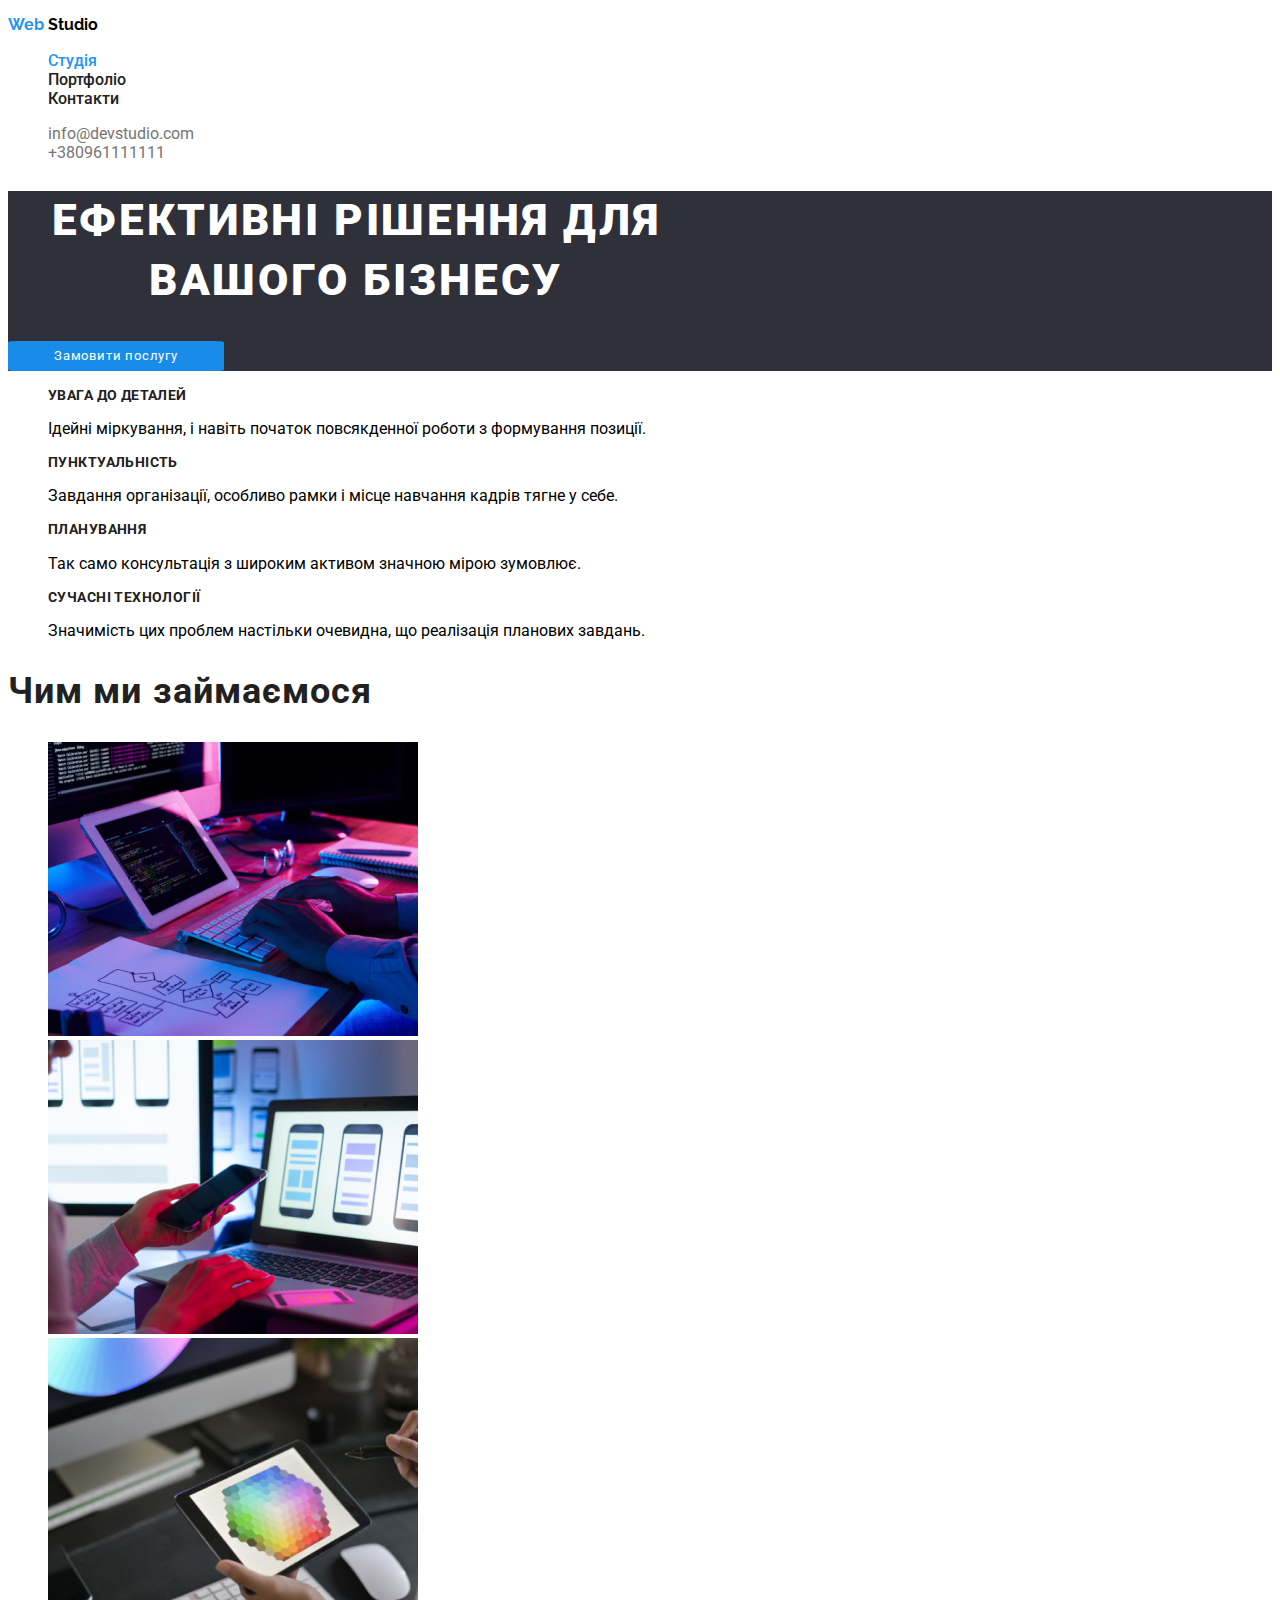
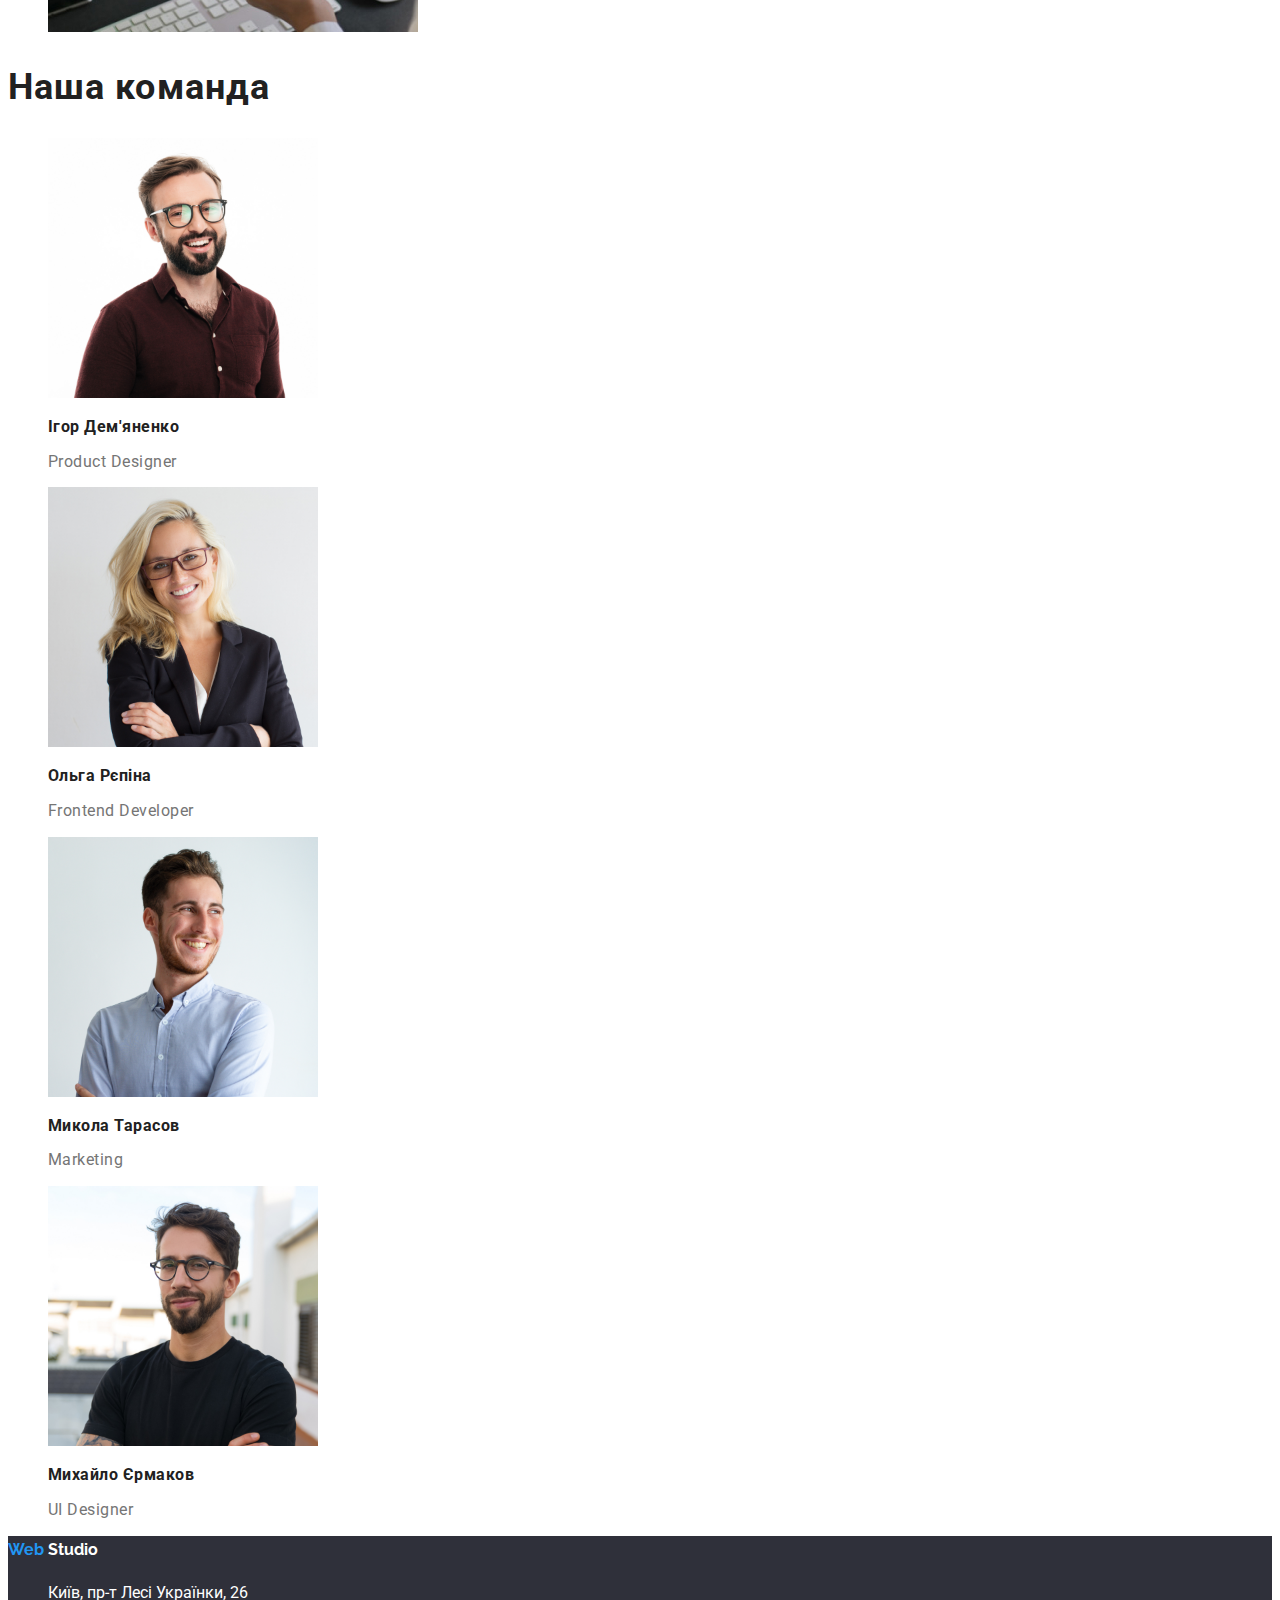
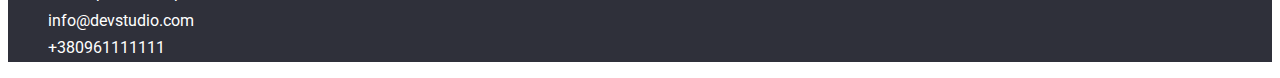
==== index.html @ b30b5123 "Add files via upload" ====
<!DOCTYPE html>
<html lang="uk">
  <head>
    <meta charset="UTF-8" />
    <meta http-equiv="X-UA-Compatible" content="IE=edge" />
    <meta name="viewport" content="width=device-width, initial-scale=1.0" />
    <title>WebStudio</title>
    <link rel="preconnect" href="https://fonts.googleapis.com">
    <link rel="preconnect" href="https://fonts.gstatic.com" crossorigin>
    <link href="https://fonts.googleapis.com/css2?family=Raleway:wght@700&family=Roboto:wght@400;500;700;900&display=swap" rel="stylesheet">
    <link rel="stylesheet" href="./css/style.css">
  </head>
  <body>
    <header>
      <nav>
        <a class="main-logo" href="./index.html" lang="en">
          <p> 
            <span class="web">
              Web
            </span>
            Studio</p>
        </a>
        <ul class="hero-links">
          <li><a class="head-link" href="./index.html”">Студія</a></li>
          <li><a class="header-link" href="./portfolio.html">Портфоліо</a></li>
          <li><a class="header-link" href="#contacts">Контакти</a></li>
        </ul>
      </nav>
      <ul class="sub-links" >
        <li><a class="subhero-links" href="mailto:info@devstudio.com:">info@devstudio.com</a></li>
        <li><a class="subhero-links" href="tel:+380961111111">+380961111111</a></li>
      </ul>
    </header>
    <main>
      <section class="hero-section">
        <h1 class="hero-title">Ефективні рішення для вашого бізнесу</h1>
        <button class="button" type="button">Замовити послугу</button>
      </section>
      <section>
        <h2 hidden>Наші переваги</h2>
        <ul class="title-list">
          <li>
            <h3 class="heading-title">УВАГА ДО ДЕТАЛЕЙ</h3>
            <p class="heading-subtitle">
              Ідейні міркування, і навіть початок повсякденної роботи з
              формування позиції.
            </p>
          </li>
          <li>
            <h3 class="heading-title">ПУНКТУАЛЬНІСТЬ</h3>
            <p class="heading-subtitle">
              Завдання організації, особливо рамки і місце навчання кадрів тягне
              у себе.
            </p>
          </li>
          <li>
            <h3 class="heading-title">ПЛАНУВАННЯ</h3>
            <p class="heading-subtitle">
              Так само консультація з широким активом значною мірою зумовлює.
            </p>
          </li>
          <li>
            <h3 class="heading-title">СУЧАСНІ ТЕХНОЛОГІЇ</h3>
            <p class="heading-subtitle">
              Значимість цих проблем настільки очевидна, що реалізація планових
              завдань.
            </p>
          </li>
        </ul>
      </section>
      <section>
        <h2 class="head-title">Чим ми займаємося</h2>
        <ul class="img-title">
          <li>
            <img
              width="370"
              height="294"
              src="./images/images/affairs/img1.jpg"
              alt="Людина друкує на клавіатурі"
            />
          </li>
          <li>
            <img
              width="370"
              height="294"
              src="./images/images/affairs/img2.jpg"
              alt="Людина малює на планшеті"
            />
          </li>
          <li>
            <img
              width="370"
              height="294"
              src="./images/images/affairs/img3.jpg"
              alt="Людина фотографує візитку"
            />
          </li>
        </ul>
      </section>
      <section lang="en">
        <h2 class="head-title">Наша команда</h2>
        <ul class="team-title">
          <li>
            <img
              width="270"
              height="260"
              src="./images/images/team/img4.jpg"
              alt="Ігор Демяненко"
            />
            <h3 class="head-subtitle">Ігор Дем'яненко</h3>
            <p class="text-subtitle">Product Designer</p>
          </li>
          <li>
            <img
              width="270"
              height="260"
              src="./images/images/team/img5.jpg"
              alt="Ольга Рєпіна"
            />
            <h3 class="head-subtitle">Ольга Рєпіна</h3>
            <p class="text-subtitle">Frontend Developer</p>
          </li>
          <li>
            <img
              width="270"
              height="260"
              src="./images/images/team/img6.jpg"
              alt="Микола Тарасов"
            />
            <h3 class="head-subtitle">Микола Тарасов</h3>
            <p class="text-subtitle">Marketing</p>
          </li>
          <li>
            <img
              width="270"
              height="260"
              src="./images/images/team/img7.jpg"
              alt="Михайло Єрмаков"
            />
            <h3 class="head-subtitle">Михайло Єрмаков</h3>
            <p class="text-subtitle">UI Designer</p>
          </li>
        </ul>
      </section>
    </main>
    <footer class="hero-footer">
       <a class="link-logo" href="./index.html" lang="en">
          <p> 
            <span class="web">
              Web
            </span>
            Studio</p>
        </a>
      <address>
        <ul class="link-box">
          <li>
            <a class="link-adress"
              href="https://goo.gl/maps/CPtrU1FHBa2aNyZL9"
              target="_blank"
              rel="noopener noreferrer nofollow"
              >Київ, пр-т Лесі Українки, 26</a
            >
          </li>
          <li>
            <a class="link-mail" href="mailto:info@devstudio.com:">info@devstudio.com</a>
          </li>
          <li> 
            <a id="contacts" class="link-tel" href="tel:+380961111111">+380961111111</a>
          </li>
        </ul>
      </address>
    </footer>
  </body>
</html>
---- css/style.css ----
:root {
    --color-primary: #212121;
    --color-secondary: #757575;
    --color-third: #2196F3;
    --color-background: #FFFFFF;
    --color-button: #188CE8;
    --font-family: 'roboto', arial sans-serif;
    --color-section: #2F303A;
    --color-logo:#000000;
    --color-pictures-bcg: #EEEEEE;
    
}

body{
    background-color:var(--color-background);
    font-family: 'roboto', sans-serif;
}


.main-logo{
    color: var(--color-third);
    color: var(--color-logo);
    font-weight: 700;
    line-height: 1.17;
    text-decoration-line: none;
    list-style-type: none;
    font-family: 'raleway';
}


.head-link{
    color: var(--color-third);
    text-decoration:none ;
    text-decoration-line: none;
    list-style-type: none;
    font-weight: 500;
}

.head-link:hover{
    text-decoration: underline; 

}
.header-link {
    color: var(--color-primary) ;
    text-decoration:none ;
    text-decoration-line: none;
    list-style-type: none;
    font-weight: 500;
}
.header-link:hover{
    text-decoration: underline; 
}
.hero-links{
    text-decoration-line: none;
    list-style-type: none;
    font-weight: 500;
}

.sub-links{
    list-style-type: none;
}

.subhero-links{
    list-style-type: none;
    color: var(--color-secondary);
    text-decoration-line: none;
    list-style-type: none;
    } 

.subhero-links:hover{
    text-decoration: underline;
}

.hero-title {
    font-size: 44px;
    line-height:1.36;
    width: 696px;
    height: 120px;
    font-weight: 900;
    color: var(--color-background);
    text-align: center;
    letter-spacing: 0.06em;
    text-transform: uppercase;

}

.hero-section {
   background-color: var(--color-section);
   
}

.button {
    width: 216px;
    height: 30px;
    background-color: var(--color-button);
    color: var(--color-background);
    border-radius: 4%;
    cursor: pointer;
    font-family: inherit;
    border: none;
    letter-spacing: 0.06em;
}


.title-list{
    text-decoration-line: none;
    list-style-type: none;
}
    
    
.main-button{
    background-color: var(--color-third);
    color: var(--color-background);
    cursor: pointer;
    width: 73px;
    height: 38px;
    font-family: inherit;
    border: none;
    border-radius: 4px;
    letter-spacing: 0.03em;
    

}

.main-logo{
    text-transform: uppercase;
    font-family: 'Raleway';
    list-style-type: none;
    text-decoration-line: none;
    text-transform: capitalize;
}
.web{
    text-transform: capitalize;
    color: var(--color-third);
    font-family: 'raleway';
    font-weight: 700;
}
.buttons-section{
    background-color:var(--color-background);

}
.buttons { 
    border: none;
    font-family: inherit;
    color:var(--color-primary);
    letter-spacing: 0.03em;
    cursor: pointer;
    width: 125px;
    height: 38px;
    border-radius:4px
    
    
}
.buttons-title{
    text-decoration-line: none;
    list-style-type: none;
}
.pictures{
    text-decoration-line: none;
    list-style-type: none;
    border: 1px solid var(--color-pictures-bcg);
    background-color: var(--color-background);

}
.pictures-title{
    font-size: 18px;
    line-height: 2;
    letter-spacing: 0.06em;

}

.sub-pictures{
    font-size: 16px;
    line-height: 1.85;
    letter-spacing: 0.03em;

}
.heading-title {
    color: var(--color-primary);
    line-height: 1.17 ;
    font-size: 14px;
    letter-spacing: 0.03em;
}

.heading_subtitle {
    color: var(--color-secondary);
    font-size: 14px;
    line-height: 1.71;
    letter-spacing: 0.03em;
}

.head-title{
    color: var(--color-primary);
    line-height: 1.17;
    font-size: 36px;
    letter-spacing: 0.03em;
}
.head-subtitle{
    color: var(--color-primary);
    line-height: 1.17 ;
    font-size: 16px ;
    font-style: var(--font-family);
    letter-spacing: 0.03em;
}

.img-title{
    text-decoration-line: none;
    list-style-type: none;
}

.team-title{
    text-decoration-line: none;
    list-style-type: none;
}
.text-subtitle{
    color: var(--color-secondary); 
    line-height: 1.17;
    font-style: var(--font-family);
    font-size: 16px;
    letter-spacing: 0.03em;

}

.hero-footer{
    background-color: var(--color-section);
    color: var(--color-background);
   
}

.link-logo{
    text-transform: capitalize;
    color: var(--color-third);
    color: var(--color-background);
    line-height: 1.73;
    text-decoration-line: none;
    list-style-type: none;
    font-family: 'Raleway';
    list-style-type: none;
    text-decoration-line: none;
    font-weight: 700;
}

      
.link-adress{
    color: var(--color-background);
    line-height: 1.714;
    font-style:normal;
    text-decoration-line: none;
    list-style-type: none;
    font-weight: 400;
}


.link-mail{
    color: var(--color-background);
    line-height: 1.71;
    font-style:normal;
    text-decoration-line: none;
    list-style-type: none;
    font-weight: 400;
}

.link-tel{
    color: var(--color-background);
    line-height: 1.714;
    font-style:normal;
    text-decoration-line: none;
    list-style-type: none;
    font-weight: 400;
}


.link-box{
    text-decoration-line: none;
    list-style-type: none;
}
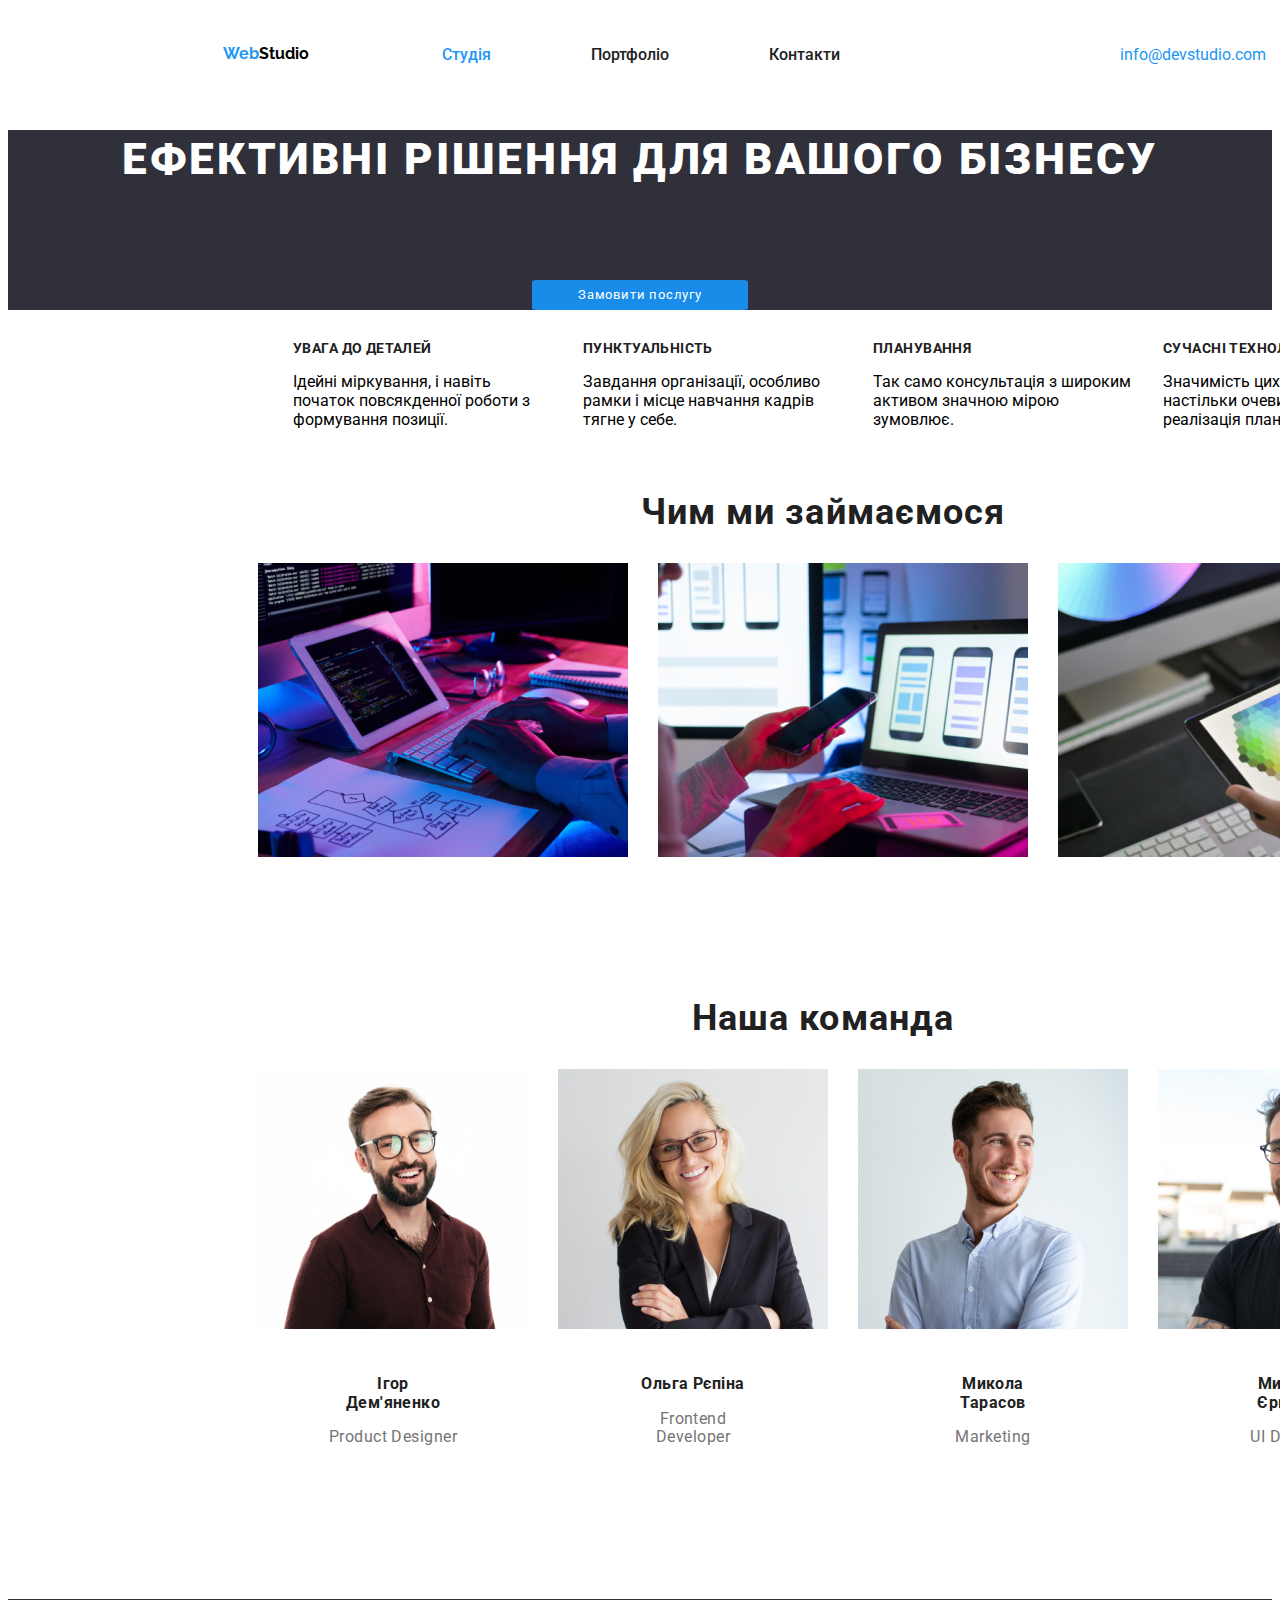
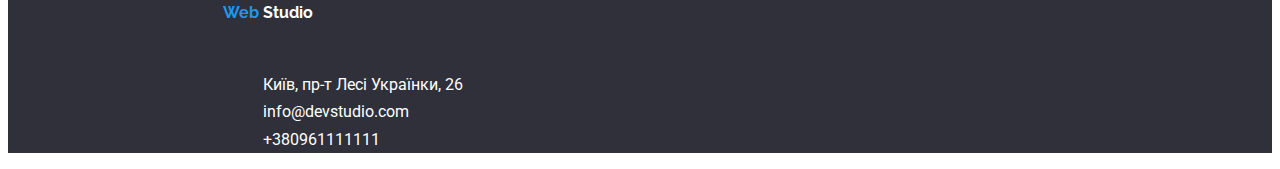
==== commit 10145703: "update css-html" ====
--- a/index.html
+++ b/index.html
@@ -8,70 +8,75 @@
     <link rel="preconnect" href="https://fonts.googleapis.com">
     <link rel="preconnect" href="https://fonts.gstatic.com" crossorigin>
     <link href="https://fonts.googleapis.com/css2?family=Raleway:wght@700&family=Roboto:wght@400;500;700;900&display=swap" rel="stylesheet">
+    <link rel="stylesheet" href="https://cdnjs.cloudflare.com/ajax/libs/modern-normalize/1.1.0/modern-normalize.min.css" integrity="sha512-wpPYUAdjBVSE4KJnH1VR1HeZfpl1ub8YT/NKx4PuQ5NmX2tKuGu6U/JRp5y+Y8XG2tV+wKQpNHVUX03MfMFn9Q==" crossorigin="anonymous" referrerpolicy="no-referrer" />
     <link rel="stylesheet" href="./css/style.css">
   </head>
   <body>
-    <header>
-      <nav>
+    <header class="page-header">
+      <nav class="container main-nav">
         <a class="main-logo" href="./index.html" lang="en">
-          <p> 
+          <p class="logo"> 
             <span class="web">
               Web
             </span>
             Studio</p>
         </a>
         <ul class="hero-links">
-          <li><a class="head-link" href="./index.html”">Студія</a></li>
-          <li><a class="header-link" href="./portfolio.html">Портфоліо</a></li>
-          <li><a class="header-link" href="#contacts">Контакти</a></li>
+          <li class="item"><a class="head-link" href="./index.html”">Студія</a></li>
+          <li class="item"><a class="header-link" href="./portfolio.html">Портфоліо</a></li>
+          <li class="item"><a class="header-link" href="#contacts">Контакти</a></li>
         </ul>
+        <ul class="sub-links" >
+        <li class="item"><a class="subhero-link-mail" href="mailto:info@devstudio.com:">info@devstudio.com</a></li>
+        <li class="item"><a class="subhero-link-tel" href="tel:+380961111111">+380961111111</a></li>
+      </ul>
       </nav>
-      <ul class="sub-links" >
-        <li><a class="subhero-links" href="mailto:info@devstudio.com:">info@devstudio.com</a></li>
-        <li><a class="subhero-links" href="tel:+380961111111">+380961111111</a></li>
-      </ul>
+
     </header>
     <main>
       <section class="hero-section">
+        <div class="container"></div>
         <h1 class="hero-title">Ефективні рішення для вашого бізнесу</h1>
         <button class="button" type="button">Замовити послугу</button>
       </section>
-      <section>
-        <h2 hidden>Наші переваги</h2>
+      <section class="details-section">
+        <div class="container"><h2 class="visually-hidden" hidden>Наші переваги</h2>
         <ul class="title-list">
-          <li>
+          <li class="item">
             <h3 class="heading-title">УВАГА ДО ДЕТАЛЕЙ</h3>
             <p class="heading-subtitle">
               Ідейні міркування, і навіть початок повсякденної роботи з
               формування позиції.
             </p>
           </li>
-          <li>
+          <li class="item">
             <h3 class="heading-title">ПУНКТУАЛЬНІСТЬ</h3>
             <p class="heading-subtitle">
               Завдання організації, особливо рамки і місце навчання кадрів тягне
               у себе.
             </p>
           </li>
-          <li>
+          <li class="item">
             <h3 class="heading-title">ПЛАНУВАННЯ</h3>
             <p class="heading-subtitle">
               Так само консультація з широким активом значною мірою зумовлює.
             </p>
           </li>
-          <li>
+          <li class="item">
             <h3 class="heading-title">СУЧАСНІ ТЕХНОЛОГІЇ</h3>
             <p class="heading-subtitle">
               Значимість цих проблем настільки очевидна, що реалізація планових
               завдань.
             </p>
           </li>
-        </ul>
+        </ul></div>
+        
       </section>
-      <section>
-        <h2 class="head-title">Чим ми займаємося</h2>
+      <section class="picture-section">
+        <div class="container">    
+              <h2 class="head-title">Чим ми займаємося</h2>
         <ul class="img-title">
-          <li>
+          <li class="img-item">
             <img
               width="370"
               height="294"
@@ -79,7 +84,7 @@
               alt="Людина друкує на клавіатурі"
             />
           </li>
-          <li>
+          <li class="img-item">
             <img
               width="370"
               height="294"
@@ -87,7 +92,7 @@
               alt="Людина малює на планшеті"
             />
           </li>
-          <li>
+          <li class="img-item">
             <img
               width="370"
               height="294"
@@ -95,62 +100,67 @@
               alt="Людина фотографує візитку"
             />
           </li>
-        </ul>
-      </section>
-      <section lang="en">
-        <h2 class="head-title">Наша команда</h2>
+        </ul></div>
+        </section>
+      <section class="team-section" lang="en">
+        <div class="container">     
+             <h2 class="head-title">Наша команда</h2>
         <ul class="team-title">
-          <li>
-            <img
+          <li class="team-names">
+            <img class="img-team"
               width="270"
               height="260"
               src="./images/images/team/img4.jpg"
               alt="Ігор Демяненко"
-            />
-            <h3 class="head-subtitle">Ігор Дем'яненко</h3>
-            <p class="text-subtitle">Product Designer</p>
+            /> 
+            <div class="names"><h3 class="head-subtitle">Ігор Дем'яненко</h3>
+            <p class="text-subtitle">Product Designer</p> </div>
+            
           </li>
-          <li>
-            <img
+          <li class="team-names">
+            <img class="img-team"
               width="270"
               height="260"
               src="./images/images/team/img5.jpg"
               alt="Ольга Рєпіна"
             />
-            <h3 class="head-subtitle">Ольга Рєпіна</h3>
-            <p class="text-subtitle">Frontend Developer</p>
+             <div class="names"><h3 class="head-subtitle">Ольга Рєпіна</h3>
+            <p class="text-subtitle">Frontend Developer</p></div>
+            
           </li>
-          <li>
-            <img
+          <li class="team-names">
+            <img class="img-team"
               width="270"
               height="260"
               src="./images/images/team/img6.jpg"
               alt="Микола Тарасов"
-            />
-            <h3 class="head-subtitle">Микола Тарасов</h3>
-            <p class="text-subtitle">Marketing</p>
+            /> 
+            <div class="names"><h3 class="head-subtitle">Микола Тарасов</h3>
+            <p class="text-subtitle">Marketing</p></div>
+            
           </li>
-          <li>
-            <img
+          <li class="team-names">
+            <img class="img-team"
               width="270"
               height="260"
               src="./images/images/team/img7.jpg"
               alt="Михайло Єрмаков"
-            />
-            <h3 class="head-subtitle">Михайло Єрмаков</h3>
-            <p class="text-subtitle">UI Designer</p>
+            /> 
+            <div class="names"><h3 class="head-subtitle">Михайло Єрмаков</h3>
+            <p class="text-subtitle">UI Designer</p></div>
+            
           </li>
-        </ul>
+        </ul></div>
       </section>
     </main>
     <footer class="hero-footer">
-       <a class="link-logo" href="./index.html" lang="en">
-          <p> 
+        <a class="link-logo" href="./index.html" lang="en">
+          <p class="logotyp"> 
             <span class="web">
               Web
             </span>
             Studio</p>
-        </a>
+        </a> 
       <address>
         <ul class="link-box">
           <li>
--- a/css/style.css
+++ b/css/style.css
@@ -16,6 +16,13 @@
     font-family: 'roboto', sans-serif;
 }
 
+.container{
+    width: 1200px;
+    margin-left: auto;
+    margin-right: auto;
+    padding-left: 215px;
+    padding-right: 215px;
+}
 
 .main-logo{
     color: var(--color-third);
@@ -28,6 +35,31 @@
 }
 
 
+.visually-hidden {
+    position: absolute;
+    white-space: nowrap;
+    width: 1px;
+    height: 1px;
+    overflow: hidden;
+    border: 0;
+    padding: 0;
+    clip: rect(0 0 0 0);
+    clip-path: inset(50%);
+    margin: -1px;
+}
+.logo{
+    display: flex;
+}
+.page-header{
+    border: transparent;
+}
+
+.main-nav{
+    display: flex;
+    align-items: center;
+    
+}
+
 .head-link{
     color: var(--color-third);
     text-decoration:none ;
@@ -50,14 +82,33 @@
 .header-link:hover{
     text-decoration: underline; 
 }
+
+
 .hero-links{
     text-decoration-line: none;
     list-style-type: none;
     font-weight: 500;
+    display: flex;
+    margin-left: 93px;
+    padding-top: 21px;
+    padding-bottom: 21px;
+}
+
+.hero-links li{
+    margin-right: 50px;
+}
+
+.hero-links .item + .item {
+    margin-left: 50px;
 }
 
 .sub-links{
-    list-style-type: none;
+    display: flex;
+    margin-left: auto;
+    list-style-type: none;
+}
+.sub-links .item+.item{
+    margin-left: 40px;
 }
 
 .subhero-links{
@@ -70,11 +121,35 @@
 .subhero-links:hover{
     text-decoration: underline;
 }
+.subhero-link-mail {
+    list-style-type: none;
+    color: var(--color-secondary);
+    text-decoration-line: none;
+    list-style-type: none;
+    color: var(--color-third);
+
+
+}
+.subhero-link-mail:hover{
+    text-decoration: underline;
+}
+
+.subhero-link-tel:hover {
+    text-decoration: underline;}
+
+.subhero-link-tel {
+    list-style-type: none;
+    color: var(--color-secondary);
+    text-decoration-line: none;
+    list-style-type: none;
+    color: var(--color-secondary);
+
+}
 
 .hero-title {
+
     font-size: 44px;
     line-height:1.36;
-    width: 696px;
     height: 120px;
     font-weight: 900;
     color: var(--color-background);
@@ -85,7 +160,8 @@
 }
 
 .hero-section {
-   background-color: var(--color-section);
+    text-align: center;
+    background-color: var(--color-section);
    
 }
 
@@ -101,12 +177,26 @@
     letter-spacing: 0.06em;
 }
 
+.details-section{
+   justify-content: center;
+}
 
 .title-list{
-    text-decoration-line: none;
-    list-style-type: none;
-}
-    
+
+    display: flex;
+    flex-wrap: nowrap;
+    text-decoration-line: none;
+    list-style-type: none;
+ 
+}
+    
+.title-list .item{
+    width: 270px;
+    align-items: center;
+
+    margin-left: 30px;
+   
+}
     
 .main-button{
     background-color: var(--color-third);
@@ -136,6 +226,7 @@
     font-weight: 700;
 }
 .buttons-section{
+
     background-color:var(--color-background);
 
 }
@@ -152,16 +243,43 @@
     
 }
 .buttons-title{
-    text-decoration-line: none;
-    list-style-type: none;
+    display: flex;
+    justify-content: center;
+    align-items: center;
+    text-decoration-line: none;
+    list-style-type: none;
+    margin-bottom: 50px;
+}
+
+.buttons-title li {
+    margin-right: 8px;
 }
 .pictures{
+    justify-content: center;
+    align-items: center;
+    margin-left: auto;
+    margin-right: auto;
+    
+    display: flex;
+    flex-wrap: wrap;
+    gap: 30px;
+    
     text-decoration-line: none;
     list-style-type: none;
     border: 1px solid var(--color-pictures-bcg);
     background-color: var(--color-background);
 
 }
+
+.pictures-item{
+    flex-wrap: wrap;
+    flex-basis: calc ((100%-180px)/9);
+    padding: 20px 24px;
+    background-color: var(--color-background);
+    align-items: center;
+  
+}
+
 .pictures-title{
     font-size: 18px;
     line-height: 2;
@@ -203,11 +321,80 @@
     letter-spacing: 0.03em;
 }
 
+.img {
+    display: block;
+    max-width: 100%;
+    height: auto;
+}
+
+.picture-section {
+    padding-bottom: 94px;
+    display: flex;
+    text-align: center;
+
+}
+.img-team{
+    width: 270px;
+}
+
 .img-title{
-    text-decoration-line: none;
-    list-style-type: none;
-}
-
+    justify-content: center;
+    display: flex;
+    flex-wrap: nowrap;
+    gap: 30px;
+    text-decoration-line: none;
+    list-style-type: none;
+    margin-left: 215px;
+    margin-right: 215px;
+}
+
+
+.img-item {
+    display: flex;
+    flex-wrap: nowrap;
+    flex-basis: calc ((100%-60px)/3);
+    
+}
+
+.team-section{
+    display: flex;
+    text-align: center;
+}
+.team-title{
+    justify-content: center;
+    display: flex;
+    flex-wrap: nowrap;
+    gap: 30px;
+    text-decoration-line: none;
+    list-style-type: none;
+    margin-left:215px;
+    margin-right:215px;
+}
+
+.team-names{
+    display: flex;
+    flex-wrap:   wrap;
+    flex-basis: calc ((100%-90px)/4);
+
+}
+
+.names{
+    
+    padding-top: 30px;
+    padding-bottom: 60px ;
+    padding-left: 70px;
+    padding-right: 70px ;
+}
+
+.elements{
+    justify-content: space-between;
+   
+    padding-top: 20px ;
+    padding-bottom: 54px;
+    padding-left: 24px ;
+    padding-right: 24px;
+
+}
 .team-title{
     text-decoration-line: none;
     list-style-type: none;
@@ -222,9 +409,21 @@
 }
 
 .hero-footer{
+    margin-right: auto;
+    margin-left: auto;
+ 
+    padding-left: 215px;
     background-color: var(--color-section);
     color: var(--color-background);
    
+}
+.logotyp{
+    margin-top: 60px;
+    justify-content: flex-start;
+    padding-bottom: 28px;
+    display: block;
+    justify-content: flex-start;
+
 }
 
 .link-logo{
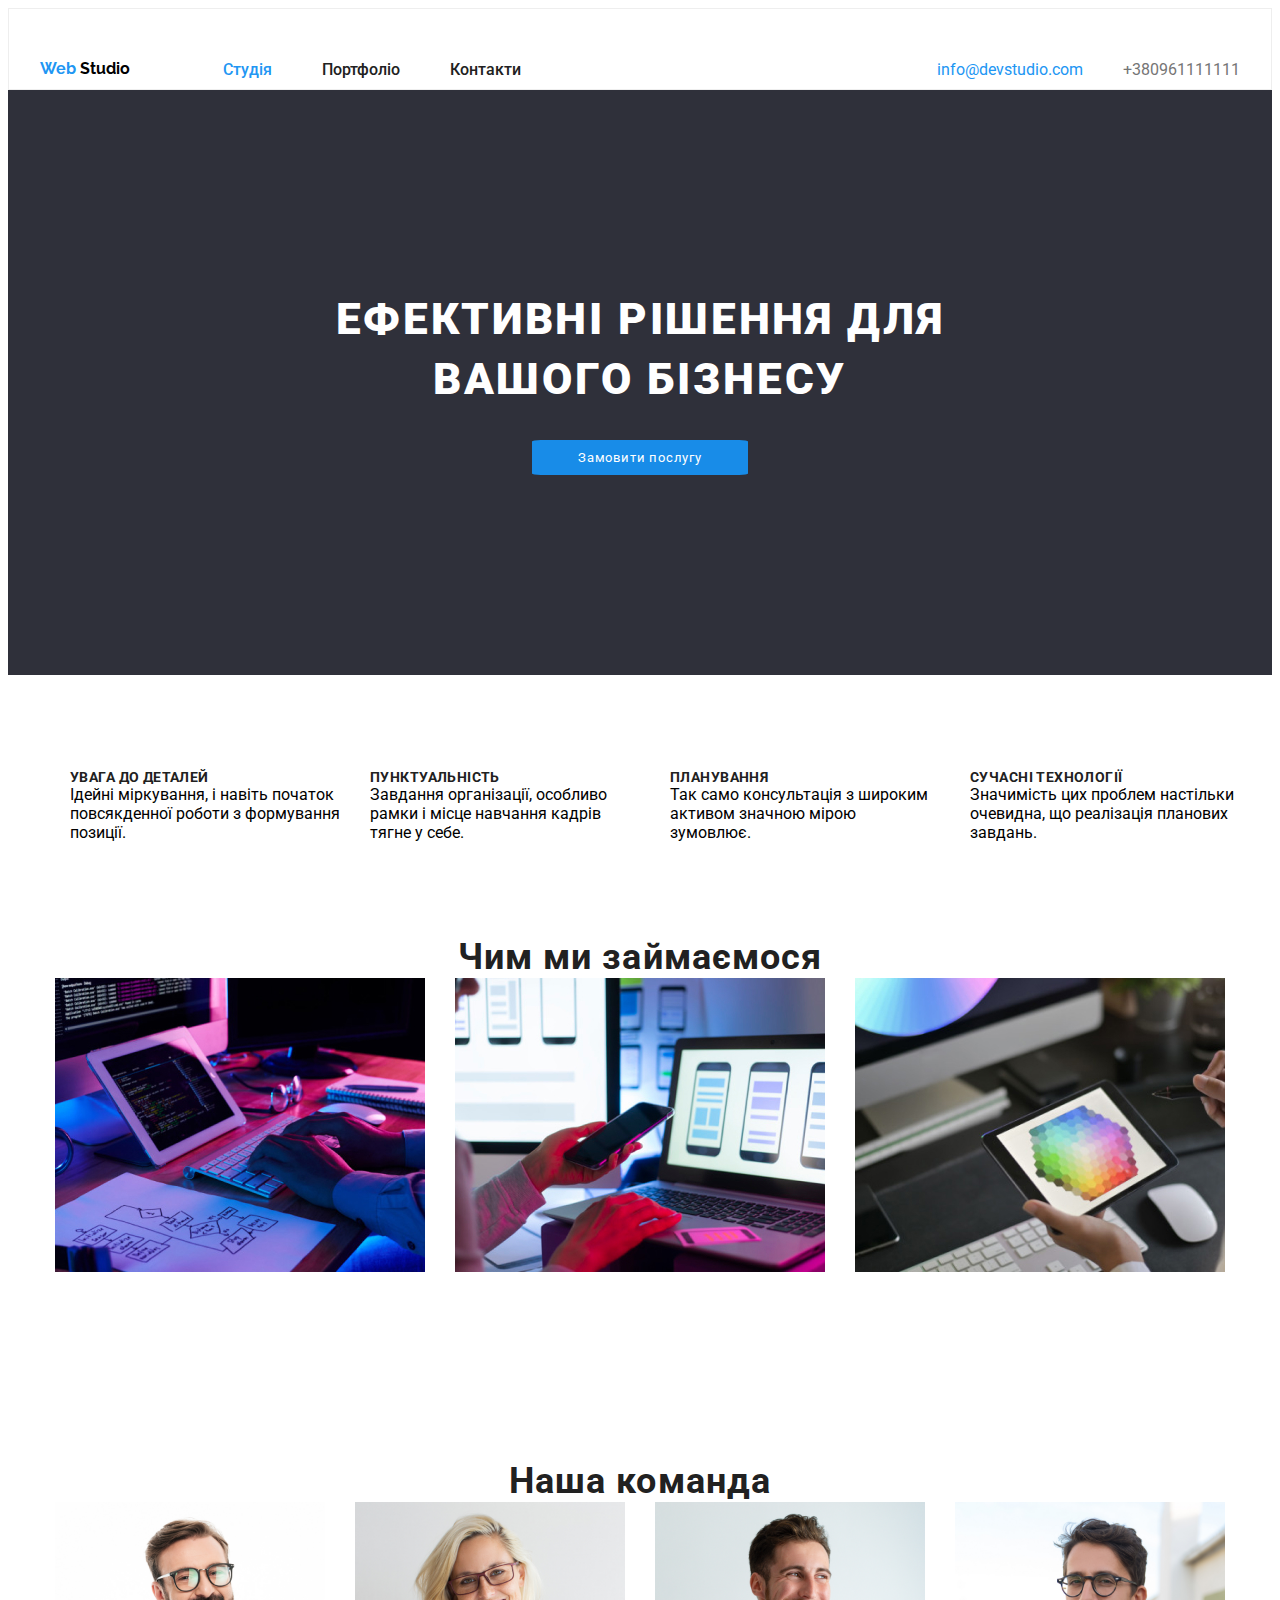
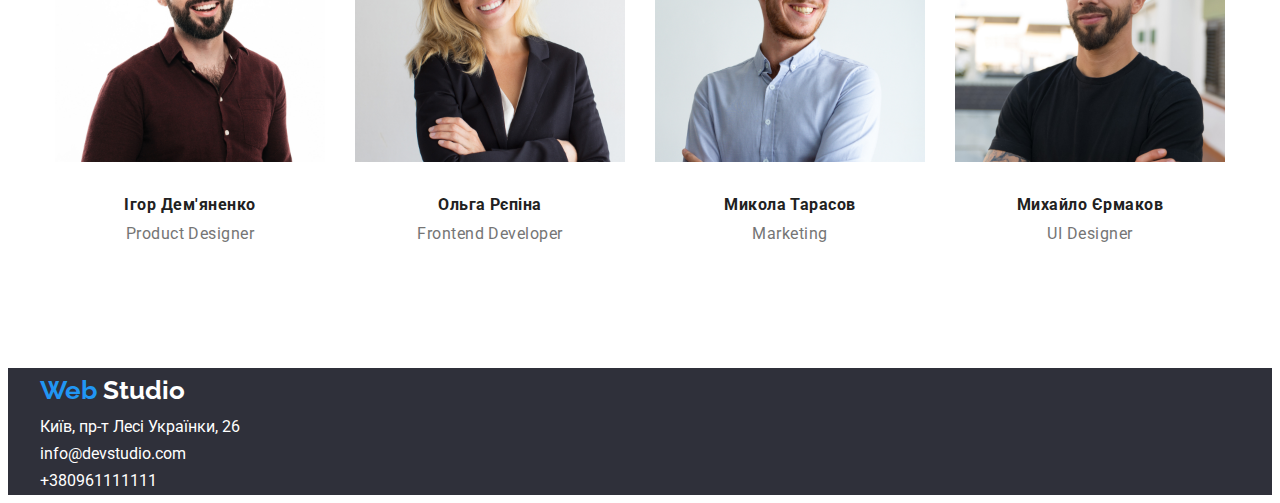
==== commit e1b46405: "edited html/css" ====
--- a/index.html
+++ b/index.html
@@ -15,11 +15,11 @@
     <header class="page-header">
       <nav class="container main-nav">
         <a class="main-logo" href="./index.html" lang="en">
-          <p class="logo"> 
+          
             <span class="web">
               Web
             </span>
-            Studio</p>
+            Studio
         </a>
         <ul class="hero-links">
           <li class="item"><a class="head-link" href="./index.html”">Студія</a></li>
@@ -34,12 +34,14 @@
 
     </header>
     <main>
-      <section class="hero-section">
-        <div class="container"></div>
+      <section class="section hero-section">
+        <div class="container">
         <h1 class="hero-title">Ефективні рішення для вашого бізнесу</h1>
         <button class="button" type="button">Замовити послугу</button>
+        </div>
+
       </section>
-      <section class="details-section">
+      <section class="section details-section">
         <div class="container"><h2 class="visually-hidden" hidden>Наші переваги</h2>
         <ul class="title-list">
           <li class="item">
@@ -72,7 +74,7 @@
         </ul></div>
         
       </section>
-      <section class="picture-section">
+      <section class="section picture-section">
         <div class="container">    
               <h2 class="head-title">Чим ми займаємося</h2>
         <ul class="img-title">
@@ -102,7 +104,7 @@
           </li>
         </ul></div>
         </section>
-      <section class="team-section" lang="en">
+      <section class="section team-section" lang="en">
         <div class="container">     
              <h2 class="head-title">Наша команда</h2>
         <ul class="team-title">
@@ -154,16 +156,16 @@
       </section>
     </main>
     <footer class="hero-footer">
-        <a class="link-logo" href="./index.html" lang="en">
-          <p class="logotyp"> 
-            <span class="web">
+      <div class="container"> 
+                <a class="link-logo" href="./index.html" lang="en">
+           <span class="web">
               Web
             </span>
-            Studio</p>
+            Studio
         </a> 
       <address>
         <ul class="link-box">
-          <li>
+          <li class="link-box-item">
             <a class="link-adress"
               href="https://goo.gl/maps/CPtrU1FHBa2aNyZL9"
               target="_blank"
@@ -171,14 +173,16 @@
               >Київ, пр-т Лесі Українки, 26</a
             >
           </li>
-          <li>
+          <li class="link-box-item">
             <a class="link-mail" href="mailto:info@devstudio.com:">info@devstudio.com</a>
           </li>
-          <li> 
+          <li class="link-box-item"> 
             <a id="contacts" class="link-tel" href="tel:+380961111111">+380961111111</a>
           </li>
         </ul>
       </address>
+      </div>
+
     </footer>
   </body>
 </html>
--- a/css/style.css
+++ b/css/style.css
@@ -20,8 +20,8 @@
     width: 1200px;
     margin-left: auto;
     margin-right: auto;
-    padding-left: 215px;
-    padding-right: 215px;
+    padding-left: 15px;
+    padding-right: 15px;
 }
 
 .main-logo{
@@ -47,11 +47,14 @@
     clip-path: inset(50%);
     margin: -1px;
 }
-.logo{
-    display: flex;
+
+.section{
+    padding: 94px 0;
 }
 .page-header{
+    height: 80px;
     border: transparent;
+    border: 1px solid var(--color-pictures-bcg);
 }
 
 .main-nav{
@@ -66,6 +69,8 @@
     text-decoration-line: none;
     list-style-type: none;
     font-weight: 500;
+    padding: 30px 0;
+    display: inline-block;
 }
 
 .head-link:hover{
@@ -78,12 +83,25 @@
     text-decoration-line: none;
     list-style-type: none;
     font-weight: 500;
+    padding: 30px 0;
+    display: inline-block;
+    
 }
 .header-link:hover{
     text-decoration: underline; 
 }
 
-
+h1,
+h2,
+h3,
+h4,
+h5,
+h6,
+p,
+ul {
+    margin: 0;
+    padding: 0;
+}
 .hero-links{
     text-decoration-line: none;
     list-style-type: none;
@@ -94,9 +112,7 @@
     padding-bottom: 21px;
 }
 
-.hero-links li{
-    margin-right: 50px;
-}
+
 
 .hero-links .item + .item {
     margin-left: 50px;
@@ -127,6 +143,8 @@
     text-decoration-line: none;
     list-style-type: none;
     color: var(--color-third);
+    size: 14px;
+    line-height: 1,17;
 
 
 }
@@ -134,6 +152,10 @@
     text-decoration: underline;
 }
 
+.subhero-link-tel{
+
+}
+
 .subhero-link-tel:hover {
     text-decoration: underline;}
 
@@ -143,14 +165,16 @@
     text-decoration-line: none;
     list-style-type: none;
     color: var(--color-secondary);
-
+    size: 14px;
+    line-height: 1, 17;
 }
 
 .hero-title {
-
+    max-width: 690px;
+    margin: 0 auto 30px;
     font-size: 44px;
     line-height:1.36;
-    height: 120px;
+    
     font-weight: 900;
     color: var(--color-background);
     text-align: center;
@@ -160,14 +184,18 @@
 }
 
 .hero-section {
+    padding: 200px 0;
     text-align: center;
     background-color: var(--color-section);
    
 }
 
 .button {
-    width: 216px;
-    height: 30px;
+    min-width: 216px;
+    padding-top: 10px ;
+    padding-bottom: 10px;
+    padding-left: 24px;
+    padding-right: 24px;
     background-color: var(--color-button);
     color: var(--color-background);
     border-radius: 4%;
@@ -178,6 +206,7 @@
 }
 
 .details-section{
+    padding-bottom: 0;
    justify-content: center;
 }
 
@@ -266,7 +295,7 @@
     
     text-decoration-line: none;
     list-style-type: none;
-    border: 1px solid var(--color-pictures-bcg);
+    
     background-color: var(--color-background);
 
 }
@@ -308,6 +337,7 @@
 }
 
 .head-title{
+    text-align: center;
     color: var(--color-primary);
     line-height: 1.17;
     font-size: 36px;
@@ -319,6 +349,7 @@
     font-size: 16px ;
     font-style: var(--font-family);
     letter-spacing: 0.03em;
+    margin-bottom: 10px;
 }
 
 .img {
@@ -328,9 +359,8 @@
 }
 
 .picture-section {
-    padding-bottom: 94px;
-    display: flex;
-    text-align: center;
+    
+
 
 }
 .img-team{
@@ -372,18 +402,13 @@
 }
 
 .team-names{
-    display: flex;
-    flex-wrap:   wrap;
+
     flex-basis: calc ((100%-90px)/4);
 
 }
 
 .names{
-    
-    padding-top: 30px;
-    padding-bottom: 60px ;
-    padding-left: 70px;
-    padding-right: 70px ;
+    padding: 30px 10px;
 }
 
 .elements{
@@ -409,21 +434,13 @@
 }
 
 .hero-footer{
-    margin-right: auto;
-    margin-left: auto;
- 
-    padding-left: 215px;
+
     background-color: var(--color-section);
     color: var(--color-background);
    
 }
-.logotyp{
-    margin-top: 60px;
-    justify-content: flex-start;
-    padding-bottom: 28px;
-    display: block;
-    justify-content: flex-start;
-
+.link-box-item :not(:last-child) {
+    margin-bottom: 12px
 }
 
 .link-logo{
@@ -437,6 +454,8 @@
     list-style-type: none;
     text-decoration-line: none;
     font-weight: 700;
+    font-size: 26px;
+    margin-bottom: 28px;
 }
 
       
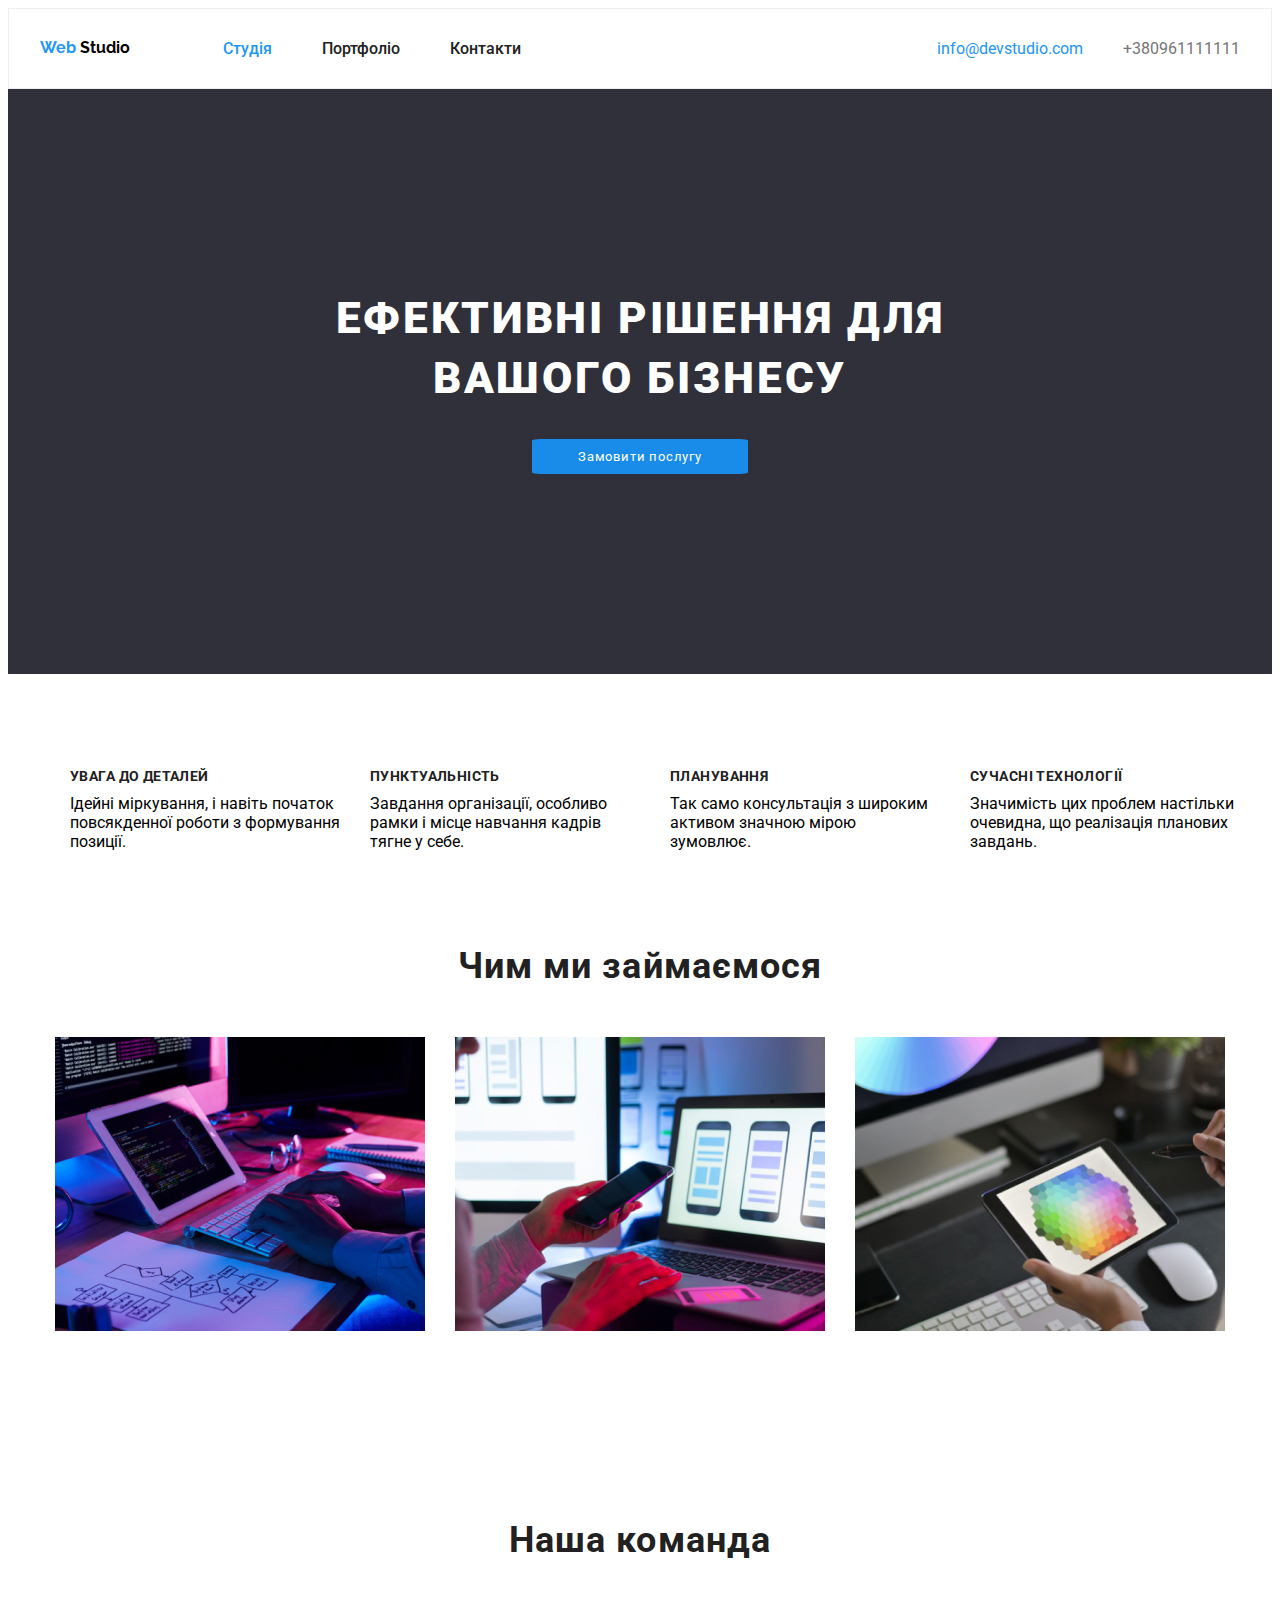
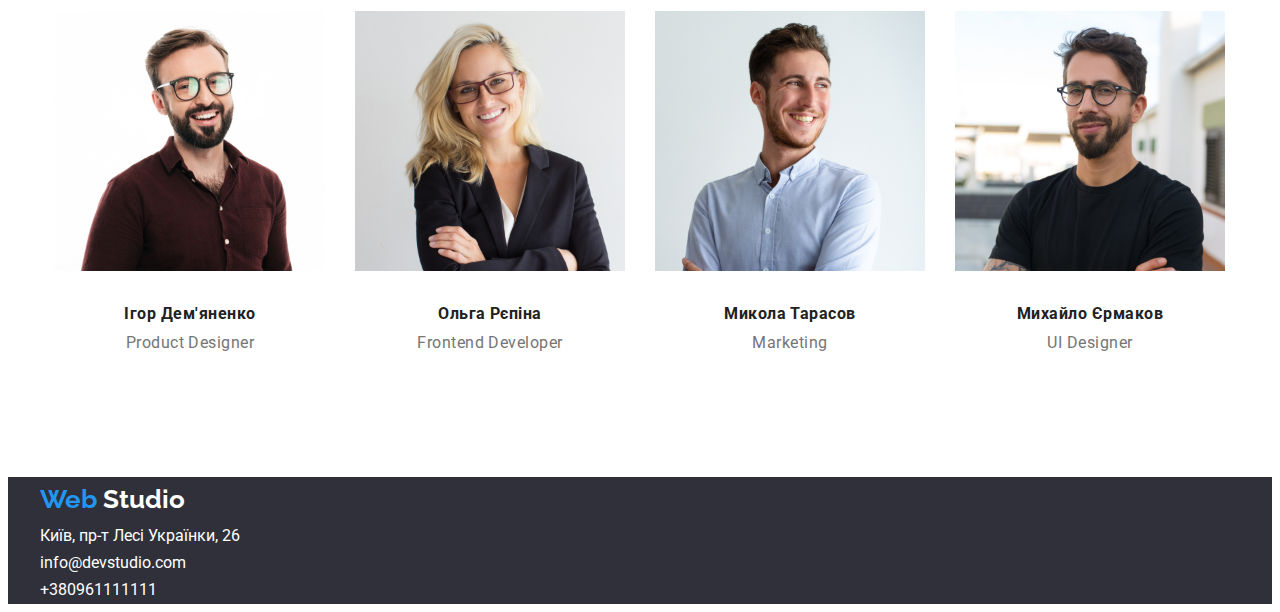
==== commit ce5e1ade: "update css" ====
--- a/index.html
+++ b/index.html
@@ -5,184 +5,215 @@
     <meta http-equiv="X-UA-Compatible" content="IE=edge" />
     <meta name="viewport" content="width=device-width, initial-scale=1.0" />
     <title>WebStudio</title>
-    <link rel="preconnect" href="https://fonts.googleapis.com">
-    <link rel="preconnect" href="https://fonts.gstatic.com" crossorigin>
-    <link href="https://fonts.googleapis.com/css2?family=Raleway:wght@700&family=Roboto:wght@400;500;700;900&display=swap" rel="stylesheet">
-    <link rel="stylesheet" href="https://cdnjs.cloudflare.com/ajax/libs/modern-normalize/1.1.0/modern-normalize.min.css" integrity="sha512-wpPYUAdjBVSE4KJnH1VR1HeZfpl1ub8YT/NKx4PuQ5NmX2tKuGu6U/JRp5y+Y8XG2tV+wKQpNHVUX03MfMFn9Q==" crossorigin="anonymous" referrerpolicy="no-referrer" />
-    <link rel="stylesheet" href="./css/style.css">
+    <link rel="preconnect" href="https://fonts.googleapis.com" />
+    <link rel="preconnect" href="https://fonts.gstatic.com" crossorigin />
+    <link
+      href="https://fonts.googleapis.com/css2?family=Raleway:wght@700&family=Roboto:wght@400;500;700;900&display=swap"
+      rel="stylesheet"
+    />
+    <link
+      rel="stylesheet"
+      href="https://cdnjs.cloudflare.com/ajax/libs/modern-normalize/1.1.0/modern-normalize.min.css"
+      integrity="sha512-wpPYUAdjBVSE4KJnH1VR1HeZfpl1ub8YT/NKx4PuQ5NmX2tKuGu6U/JRp5y+Y8XG2tV+wKQpNHVUX03MfMFn9Q=="
+      crossorigin="anonymous"
+      referrerpolicy="no-referrer"
+    />
+    <link rel="stylesheet" href="./css/style.css" />
   </head>
   <body>
     <header class="page-header">
       <nav class="container main-nav">
         <a class="main-logo" href="./index.html" lang="en">
-          
-            <span class="web">
-              Web
-            </span>
-            Studio
+          <span class="web"> Web </span>
+          Studio
         </a>
         <ul class="hero-links">
-          <li class="item"><a class="head-link" href="./index.html”">Студія</a></li>
-          <li class="item"><a class="header-link" href="./portfolio.html">Портфоліо</a></li>
-          <li class="item"><a class="header-link" href="#contacts">Контакти</a></li>
+          <li class="item">
+            <a class="head-link" href="./index.html”">Студія</a>
+          </li>
+          <li class="item">
+            <a class="header-link" href="./portfolio.html">Портфоліо</a>
+          </li>
+          <li class="item">
+            <a class="header-link" href="#contacts">Контакти</a>
+          </li>
         </ul>
-        <ul class="sub-links" >
-        <li class="item"><a class="subhero-link-mail" href="mailto:info@devstudio.com:">info@devstudio.com</a></li>
-        <li class="item"><a class="subhero-link-tel" href="tel:+380961111111">+380961111111</a></li>
-      </ul>
+        <ul class="sub-links">
+          <li class="item">
+            <a class="subhero-link-mail" href="mailto:info@devstudio.com:"
+              >info@devstudio.com</a
+            >
+          </li>
+          <li class="item">
+            <a class="subhero-link-tel" href="tel:+380961111111"
+              >+380961111111</a
+            >
+          </li>
+        </ul>
       </nav>
-
     </header>
     <main>
       <section class="section hero-section">
         <div class="container">
-        <h1 class="hero-title">Ефективні рішення для вашого бізнесу</h1>
-        <button class="button" type="button">Замовити послугу</button>
-        </div>
-
+          <h1 class="hero-title">Ефективні рішення для вашого бізнесу</h1>
+          <button class="button" type="button">Замовити послугу</button>
+        </div>
       </section>
       <section class="section details-section">
-        <div class="container"><h2 class="visually-hidden" hidden>Наші переваги</h2>
-        <ul class="title-list">
-          <li class="item">
-            <h3 class="heading-title">УВАГА ДО ДЕТАЛЕЙ</h3>
-            <p class="heading-subtitle">
-              Ідейні міркування, і навіть початок повсякденної роботи з
-              формування позиції.
-            </p>
-          </li>
-          <li class="item">
-            <h3 class="heading-title">ПУНКТУАЛЬНІСТЬ</h3>
-            <p class="heading-subtitle">
-              Завдання організації, особливо рамки і місце навчання кадрів тягне
-              у себе.
-            </p>
-          </li>
-          <li class="item">
-            <h3 class="heading-title">ПЛАНУВАННЯ</h3>
-            <p class="heading-subtitle">
-              Так само консультація з широким активом значною мірою зумовлює.
-            </p>
-          </li>
-          <li class="item">
-            <h3 class="heading-title">СУЧАСНІ ТЕХНОЛОГІЇ</h3>
-            <p class="heading-subtitle">
-              Значимість цих проблем настільки очевидна, що реалізація планових
-              завдань.
-            </p>
-          </li>
-        </ul></div>
-        
+        <div class="container">
+          <h2 class="visually-hidden" hidden>Наші переваги</h2>
+          <ul class="title-list">
+            <li class="item">
+              <h3 class="heading-title">УВАГА ДО ДЕТАЛЕЙ</h3>
+              <p class="heading-subtitle">
+                Ідейні міркування, і навіть початок повсякденної роботи з
+                формування позиції.
+              </p>
+            </li>
+            <li class="item">
+              <h3 class="heading-title">ПУНКТУАЛЬНІСТЬ</h3>
+              <p class="heading-subtitle">
+                Завдання організації, особливо рамки і місце навчання кадрів
+                тягне у себе.
+              </p>
+            </li>
+            <li class="item">
+              <h3 class="heading-title">ПЛАНУВАННЯ</h3>
+              <p class="heading-subtitle">
+                Так само консультація з широким активом значною мірою зумовлює.
+              </p>
+            </li>
+            <li class="item">
+              <h3 class="heading-title">СУЧАСНІ ТЕХНОЛОГІЇ</h3>
+              <p class="heading-subtitle">
+                Значимість цих проблем настільки очевидна, що реалізація
+                планових завдань.
+              </p>
+            </li>
+          </ul>
+        </div>
       </section>
       <section class="section picture-section">
-        <div class="container">    
-              <h2 class="head-title">Чим ми займаємося</h2>
-        <ul class="img-title">
-          <li class="img-item">
-            <img
-              width="370"
-              height="294"
-              src="./images/images/affairs/img1.jpg"
-              alt="Людина друкує на клавіатурі"
-            />
-          </li>
-          <li class="img-item">
-            <img
-              width="370"
-              height="294"
-              src="./images/images/affairs/img2.jpg"
-              alt="Людина малює на планшеті"
-            />
-          </li>
-          <li class="img-item">
-            <img
-              width="370"
-              height="294"
-              src="./images/images/affairs/img3.jpg"
-              alt="Людина фотографує візитку"
-            />
-          </li>
-        </ul></div>
-        </section>
+        <div class="container">
+          <h2 class="head-title">Чим ми займаємося</h2>
+          <ul class="img-title">
+            <li class="img-item">
+              <img
+                width="370"
+                height="294"
+                src="./images/images/affairs/img1.jpg"
+                alt="Людина друкує на клавіатурі"
+              />
+            </li>
+            <li class="img-item">
+              <img
+                width="370"
+                height="294"
+                src="./images/images/affairs/img2.jpg"
+                alt="Людина малює на планшеті"
+              />
+            </li>
+            <li class="img-item">
+              <img
+                width="370"
+                height="294"
+                src="./images/images/affairs/img3.jpg"
+                alt="Людина фотографує візитку"
+              />
+            </li>
+          </ul>
+        </div>
+      </section>
       <section class="section team-section" lang="en">
-        <div class="container">     
-             <h2 class="head-title">Наша команда</h2>
-        <ul class="team-title">
-          <li class="team-names">
-            <img class="img-team"
-              width="270"
-              height="260"
-              src="./images/images/team/img4.jpg"
-              alt="Ігор Демяненко"
-            /> 
-            <div class="names"><h3 class="head-subtitle">Ігор Дем'яненко</h3>
-            <p class="text-subtitle">Product Designer</p> </div>
-            
-          </li>
-          <li class="team-names">
-            <img class="img-team"
-              width="270"
-              height="260"
-              src="./images/images/team/img5.jpg"
-              alt="Ольга Рєпіна"
-            />
-             <div class="names"><h3 class="head-subtitle">Ольга Рєпіна</h3>
-            <p class="text-subtitle">Frontend Developer</p></div>
-            
-          </li>
-          <li class="team-names">
-            <img class="img-team"
-              width="270"
-              height="260"
-              src="./images/images/team/img6.jpg"
-              alt="Микола Тарасов"
-            /> 
-            <div class="names"><h3 class="head-subtitle">Микола Тарасов</h3>
-            <p class="text-subtitle">Marketing</p></div>
-            
-          </li>
-          <li class="team-names">
-            <img class="img-team"
-              width="270"
-              height="260"
-              src="./images/images/team/img7.jpg"
-              alt="Михайло Єрмаков"
-            /> 
-            <div class="names"><h3 class="head-subtitle">Михайло Єрмаков</h3>
-            <p class="text-subtitle">UI Designer</p></div>
-            
-          </li>
-        </ul></div>
+        <div class="container">
+          <h2 class="head-title">Наша команда</h2>
+          <ul class="team-title">
+            <li class="team-names">
+              <img
+                class="img-team"
+                width="270"
+                height="260"
+                src="./images/images/team/img4.jpg"
+                alt="Ігор Демяненко"
+              />
+              <div class="names">
+                <h3 class="head-subtitle">Ігор Дем'яненко</h3>
+                <p class="text-subtitle">Product Designer</p>
+              </div>
+            </li>
+            <li class="team-names">
+              <img
+                class="img-team"
+                width="270"
+                height="260"
+                src="./images/images/team/img5.jpg"
+                alt="Ольга Рєпіна"
+              />
+              <div class="names">
+                <h3 class="head-subtitle">Ольга Рєпіна</h3>
+                <p class="text-subtitle">Frontend Developer</p>
+              </div>
+            </li>
+            <li class="team-names">
+              <img
+                class="img-team"
+                width="270"
+                height="260"
+                src="./images/images/team/img6.jpg"
+                alt="Микола Тарасов"
+              />
+              <div class="names">
+                <h3 class="head-subtitle">Микола Тарасов</h3>
+                <p class="text-subtitle">Marketing</p>
+              </div>
+            </li>
+            <li class="team-names">
+              <img
+                class="img-team"
+                width="270"
+                height="260"
+                src="./images/images/team/img7.jpg"
+                alt="Михайло Єрмаков"
+              />
+              <div class="names">
+                <h3 class="head-subtitle">Михайло Єрмаков</h3>
+                <p class="text-subtitle">UI Designer</p>
+              </div>
+            </li>
+          </ul>
+        </div>
       </section>
     </main>
     <footer class="hero-footer">
-      <div class="container"> 
-                <a class="link-logo" href="./index.html" lang="en">
-           <span class="web">
-              Web
-            </span>
-            Studio
-        </a> 
-      <address>
-        <ul class="link-box">
-          <li class="link-box-item">
-            <a class="link-adress"
-              href="https://goo.gl/maps/CPtrU1FHBa2aNyZL9"
-              target="_blank"
-              rel="noopener noreferrer nofollow"
-              >Київ, пр-т Лесі Українки, 26</a
-            >
-          </li>
-          <li class="link-box-item">
-            <a class="link-mail" href="mailto:info@devstudio.com:">info@devstudio.com</a>
-          </li>
-          <li class="link-box-item"> 
-            <a id="contacts" class="link-tel" href="tel:+380961111111">+380961111111</a>
-          </li>
-        </ul>
-      </address>
+      <div class="container">
+        <a class="link-logo" href="./index.html" lang="en">
+          <span class="web"> Web </span>
+          Studio
+        </a>
+        <address>
+          <ul class="link-box">
+            <li class="link-box-item">
+              <a
+                class="link-adress"
+                href="https://goo.gl/maps/CPtrU1FHBa2aNyZL9"
+                target="_blank"
+                rel="noopener noreferrer nofollow"
+                >Київ, пр-т Лесі Українки, 26</a
+              >
+            </li>
+            <li class="link-box-item">
+              <a class="link-mail" href="mailto:info@devstudio.com:"
+                >info@devstudio.com</a
+              >
+            </li>
+            <li class="link-box-item">
+              <a id="contacts" class="link-tel" href="tel:+380961111111"
+                >+380961111111</a
+              >
+            </li>
+          </ul>
+        </address>
       </div>
-
     </footer>
   </body>
 </html>
--- a/css/style.css
+++ b/css/style.css
@@ -52,7 +52,8 @@
     padding: 94px 0;
 }
 .page-header{
-    height: 80px;
+    padding: 80px
+    
     border: transparent;
     border: 1px solid var(--color-pictures-bcg);
 }
@@ -108,8 +109,7 @@
     font-weight: 500;
     display: flex;
     margin-left: 93px;
-    padding-top: 21px;
-    padding-bottom: 21px;
+
 }
 
 
@@ -132,6 +132,8 @@
     color: var(--color-secondary);
     text-decoration-line: none;
     list-style-type: none;
+    
+    line-height: 1.1;
     } 
 
 .subhero-links:hover{
@@ -143,8 +145,7 @@
     text-decoration-line: none;
     list-style-type: none;
     color: var(--color-third);
-    size: 14px;
-    line-height: 1,17;
+ 
 
 
 }
@@ -165,8 +166,8 @@
     text-decoration-line: none;
     list-style-type: none;
     color: var(--color-secondary);
-    size: 14px;
-    line-height: 1, 17;
+    
+    line-height: 1.1;
 }
 
 .hero-title {
@@ -185,6 +186,7 @@
 
 .hero-section {
     padding: 200px 0;
+    
     text-align: center;
     background-color: var(--color-section);
    
@@ -207,7 +209,8 @@
 
 .details-section{
     padding-bottom: 0;
-   justify-content: center;
+    justify-content: center;
+   
 }
 
 .title-list{
@@ -301,8 +304,8 @@
 }
 
 .pictures-item{
-    flex-wrap: wrap;
-    flex-basis: calc ((100%-180px)/9);
+    flex-basis: calc((100% - 180px) /9);
+    
     padding: 20px 24px;
     background-color: var(--color-background);
     align-items: center;
@@ -327,6 +330,8 @@
     line-height: 1.17 ;
     font-size: 14px;
     letter-spacing: 0.03em;
+    font-style: var(--color-primary);
+    padding-bottom: 10px;
 }
 
 .heading_subtitle {
@@ -334,6 +339,7 @@
     font-size: 14px;
     line-height: 1.71;
     letter-spacing: 0.03em;
+    font-style: var(--color-secondary);
 }
 
 .head-title{
@@ -342,6 +348,7 @@
     line-height: 1.17;
     font-size: 36px;
     letter-spacing: 0.03em;
+    padding-bottom: 50px;
 }
 .head-subtitle{
     color: var(--color-primary);
@@ -378,13 +385,13 @@
     margin-right: 215px;
 }
 
-
-.img-item {
+.img-item{
     display: flex;
     flex-wrap: nowrap;
-    flex-basis: calc ((100%-60px)/3);
-    
-}
+    flex-basis: calc((100% - 60px) /3);
+    
+}
+
 
 .team-section{
     display: flex;
@@ -402,8 +409,9 @@
 }
 
 .team-names{
-
-    flex-basis: calc ((100%-90px)/4);
+    flex-basis: calc((100% - 90px) /4);
+
+    
 
 }
 
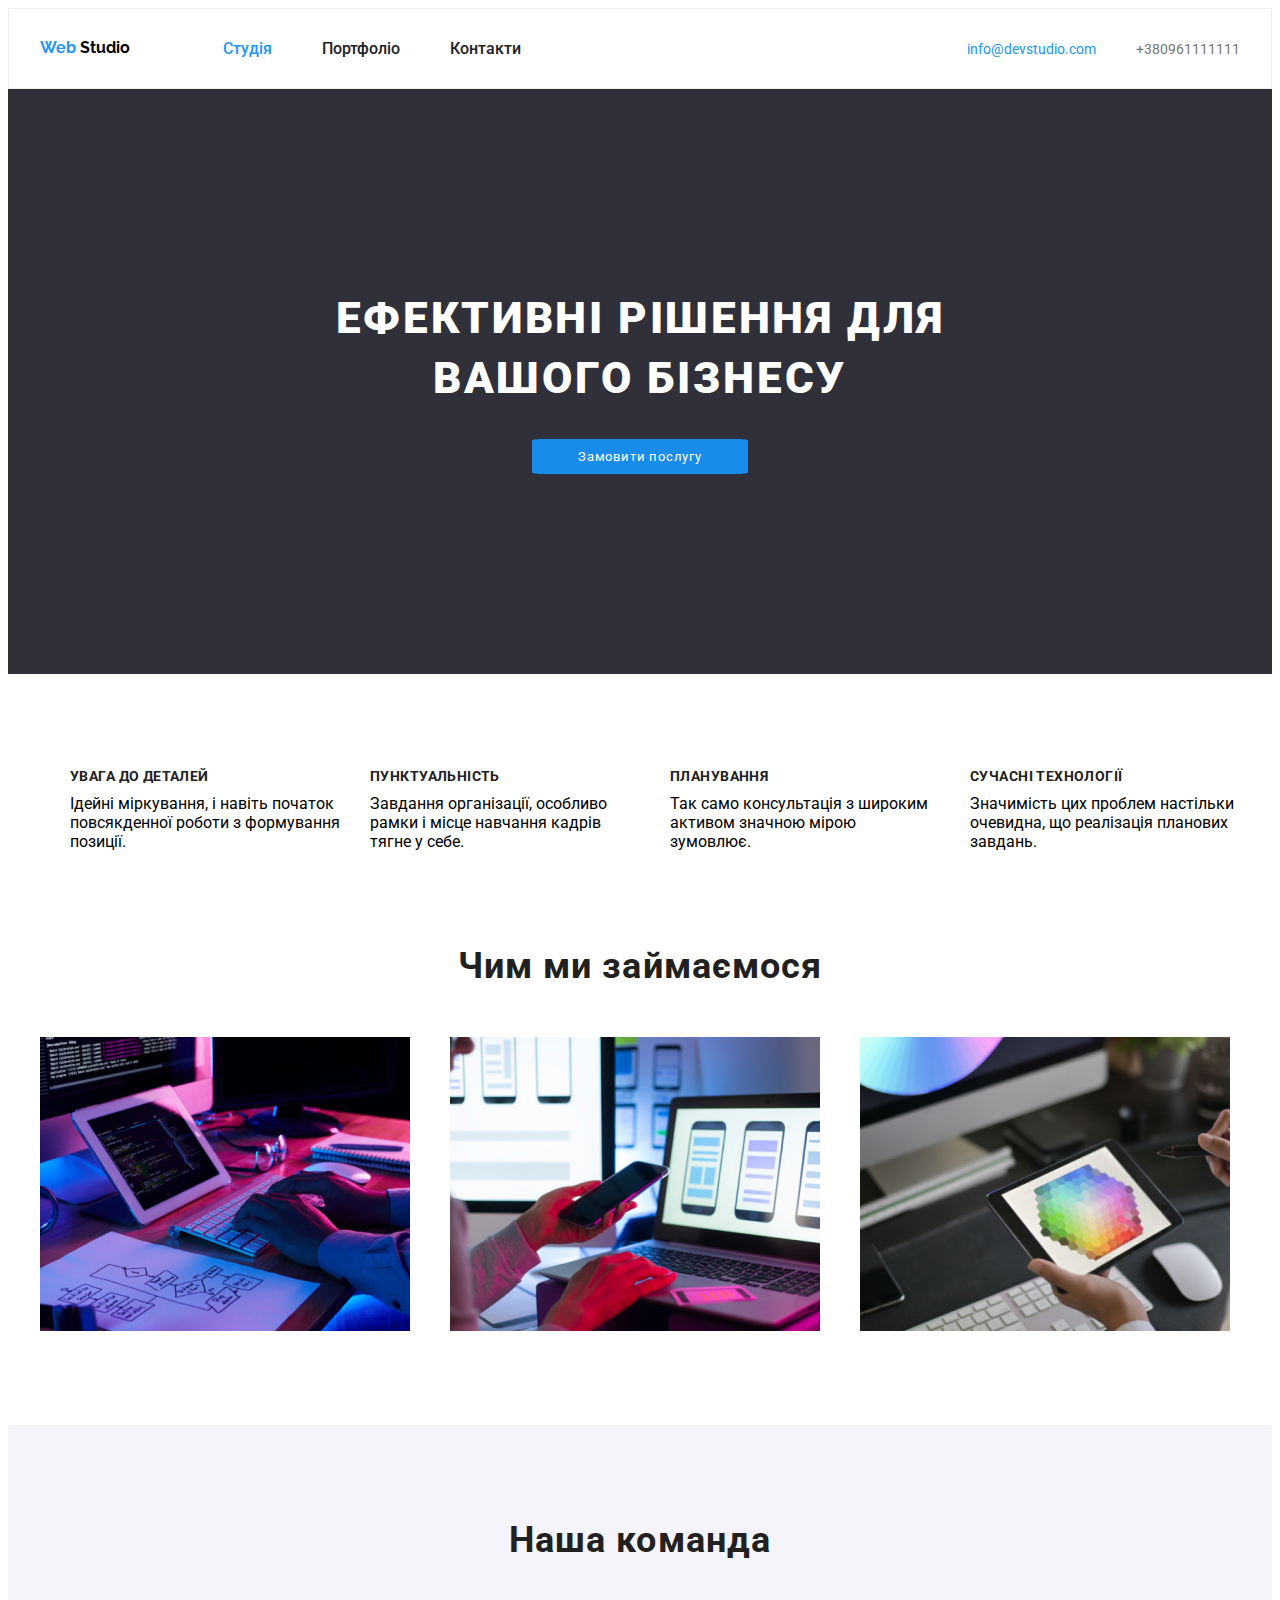
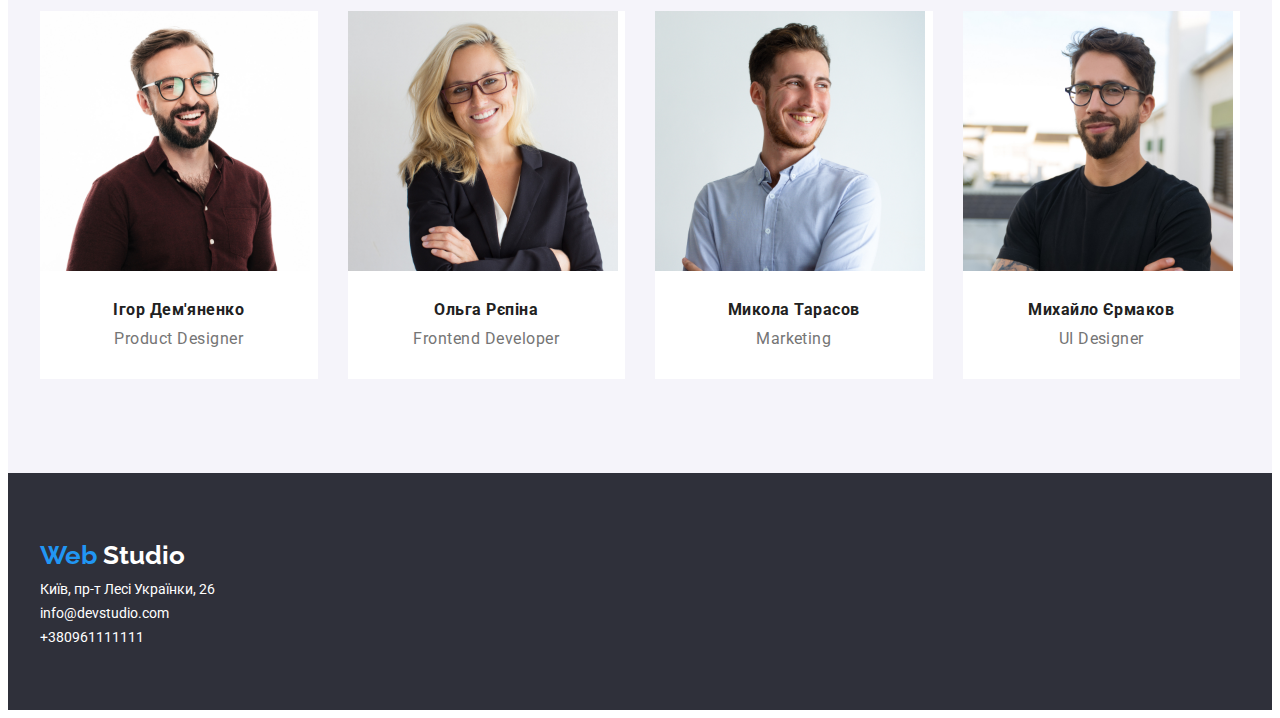
==== commit bc5d66fe: "update css" ====
--- a/index.html
+++ b/index.html
@@ -98,7 +98,7 @@
           <h2 class="head-title">Чим ми займаємося</h2>
           <ul class="img-title">
             <li class="img-item">
-              <img
+              <img class="images-item"
                 width="370"
                 height="294"
                 src="./images/images/affairs/img1.jpg"
@@ -106,7 +106,7 @@
               />
             </li>
             <li class="img-item">
-              <img
+              <img class="images-item"
                 width="370"
                 height="294"
                 src="./images/images/affairs/img2.jpg"
@@ -114,7 +114,7 @@
               />
             </li>
             <li class="img-item">
-              <img
+              <img class="images-item"
                 width="370"
                 height="294"
                 src="./images/images/affairs/img3.jpg"
@@ -184,7 +184,7 @@
         </div>
       </section>
     </main>
-    <footer class="hero-footer">
+    <footer class="footer">
       <div class="container">
         <a class="link-logo" href="./index.html" lang="en">
           <span class="web"> Web </span>
--- a/css/style.css
+++ b/css/style.css
@@ -8,12 +8,16 @@
     --color-section: #2F303A;
     --color-logo:#000000;
     --color-pictures-bcg: #EEEEEE;
-    
+    --color-back-team: #F5F4FA;
 }
 
 body{
     background-color:var(--color-background);
     font-family: 'roboto', sans-serif;
+}
+.container main-nav{
+    padding-top: 32px;
+    padding-bottom: 32px;
 }
 
 .container{
@@ -43,7 +47,6 @@
     overflow: hidden;
     border: 0;
     padding: 0;
-    clip: rect(0 0 0 0);
     clip-path: inset(50%);
     margin: -1px;
 }
@@ -52,8 +55,7 @@
     padding: 94px 0;
 }
 .page-header{
-    padding: 80px
-    
+   
     border: transparent;
     border: 1px solid var(--color-pictures-bcg);
 }
@@ -141,11 +143,12 @@
 }
 .subhero-link-mail {
     list-style-type: none;
+    line-height: 1.1;
     color: var(--color-secondary);
     text-decoration-line: none;
     list-style-type: none;
     color: var(--color-third);
- 
+    font-size: 14px;
 
 
 }
@@ -153,21 +156,20 @@
     text-decoration: underline;
 }
 
-.subhero-link-tel{
-
-}
+
 
 .subhero-link-tel:hover {
     text-decoration: underline;}
 
 .subhero-link-tel {
     list-style-type: none;
+    line-height: 1.1;
     color: var(--color-secondary);
     text-decoration-line: none;
     list-style-type: none;
     color: var(--color-secondary);
-    
-    line-height: 1.1;
+    font-size: 14px;
+    
 }
 
 .hero-title {
@@ -229,6 +231,12 @@
     margin-left: 30px;
    
 }
+.images-item{
+    max-width: 100%;
+    height: auto;
+    display: block;
+    
+}
     
 .main-button{
     background-color: var(--color-third);
@@ -287,10 +295,9 @@
     margin-right: 8px;
 }
 .pictures{
-    justify-content: center;
+    
     align-items: center;
-    margin-left: auto;
-    margin-right: auto;
+ 
     
     display: flex;
     flex-wrap: wrap;
@@ -304,15 +311,18 @@
 }
 
 .pictures-item{
-    flex-basis: calc((100% - 180px) /9);
-    
-    padding: 20px 24px;
+    flex-basis: calc((100% - 60px) /3);
+    
+    
     background-color: var(--color-background);
     align-items: center;
   
 }
 
 .pictures-title{
+    max-width: 100%;
+    height: auto;
+    display: block;
     font-size: 18px;
     line-height: 2;
     letter-spacing: 0.06em;
@@ -330,7 +340,6 @@
     line-height: 1.17 ;
     font-size: 14px;
     letter-spacing: 0.03em;
-    font-style: var(--color-primary);
     padding-bottom: 10px;
 }
 
@@ -339,7 +348,7 @@
     font-size: 14px;
     line-height: 1.71;
     letter-spacing: 0.03em;
-    font-style: var(--color-secondary);
+    
 }
 
 .head-title{
@@ -354,7 +363,7 @@
     color: var(--color-primary);
     line-height: 1.17 ;
     font-size: 16px ;
-    font-style: var(--font-family);
+    
     letter-spacing: 0.03em;
     margin-bottom: 10px;
 }
@@ -365,12 +374,10 @@
     height: auto;
 }
 
-.picture-section {
-    
-
-
-}
 .img-team{
+    max-width: 100%;
+    height: auto;
+    display: block;
     width: 270px;
 }
 
@@ -379,10 +386,8 @@
     display: flex;
     flex-wrap: nowrap;
     gap: 30px;
-    text-decoration-line: none;
-    list-style-type: none;
-    margin-left: 215px;
-    margin-right: 215px;
+    
+   
 }
 
 .img-item{
@@ -396,21 +401,19 @@
 .team-section{
     display: flex;
     text-align: center;
+    background-color: var(--color-back-team);
 }
 .team-title{
     justify-content: center;
     display: flex;
     flex-wrap: nowrap;
     gap: 30px;
-    text-decoration-line: none;
-    list-style-type: none;
-    margin-left:215px;
-    margin-right:215px;
+ 
 }
 
 .team-names{
     flex-basis: calc((100% - 90px) /4);
-
+    background-color: var(--color-background);
     
 
 }
@@ -420,36 +423,31 @@
 }
 
 .elements{
-    justify-content: space-between;
-   
-    padding-top: 20px ;
-    padding-bottom: 54px;
-    padding-left: 24px ;
-    padding-right: 24px;
+    padding: 20px 24px;
+   
+  
 
 }
 .team-title{
-    text-decoration-line: none;
+    
     list-style-type: none;
 }
 .text-subtitle{
     color: var(--color-secondary); 
     line-height: 1.17;
-    font-style: var(--font-family);
+   
     font-size: 16px;
     letter-spacing: 0.03em;
 
 }
 
-.hero-footer{
-
+.footer{
+    padding: 60px 0;
     background-color: var(--color-section);
     color: var(--color-background);
    
 }
-.link-box-item :not(:last-child) {
-    margin-bottom: 12px
-}
+
 
 .link-logo{
     text-transform: capitalize;
@@ -472,8 +470,7 @@
     line-height: 1.714;
     font-style:normal;
     text-decoration-line: none;
-    list-style-type: none;
-    font-weight: 400;
+    font-size: 14px;
 }
 
 
@@ -483,7 +480,8 @@
     font-style:normal;
     text-decoration-line: none;
     list-style-type: none;
-    font-weight: 400;
+    font-size: 14px;
+    
 }
 
 .link-tel{
@@ -492,9 +490,13 @@
     font-style:normal;
     text-decoration-line: none;
     list-style-type: none;
-    font-weight: 400;
-}
-
+   font-size: 14px;
+}
+
+
+.link-box-item :not(:last-child) {
+    margin-bottom: 12px
+}
 
 .link-box{
     text-decoration-line: none;
